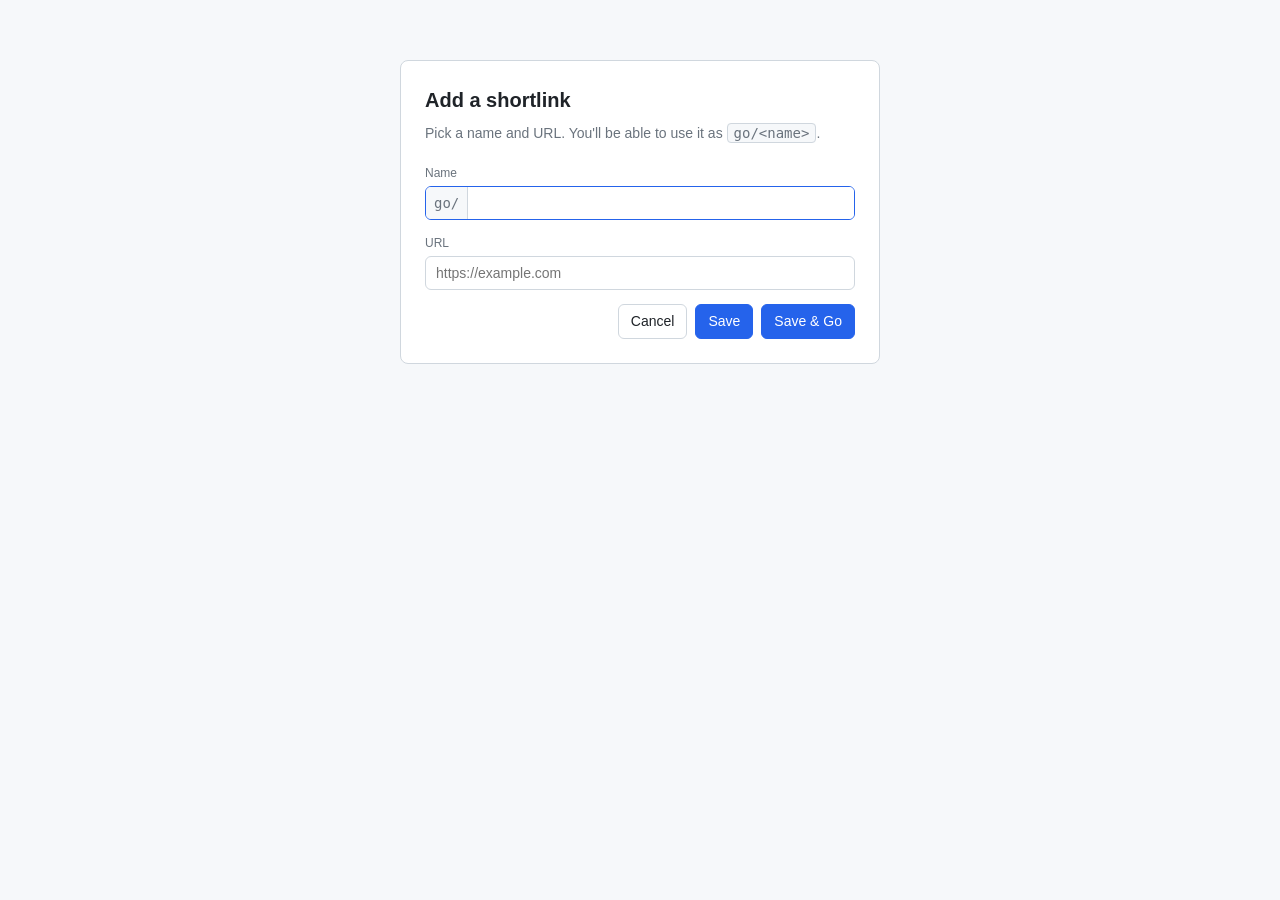
==== add.html @ eab54031 "Initial Go-shorter Chrome extension (v0.1.0) MV3 extension that turns go/<name> into saved URLs. Sup" ====
<!doctype html>
<html lang="en">
  <head>
    <meta charset="utf-8" />
    <title>Go-shorter — Add shortlink</title>
    <link rel="stylesheet" href="manage.css" />
    <style>
      .center {
        max-width: 480px;
        margin: 60px auto;
        padding: 24px;
        background: var(--card);
        border: 1px solid var(--border);
        border-radius: 8px;
      }
      .center h1 {
        margin: 0 0 8px;
        font-size: 20px;
      }
      .center .lede {
        margin: 0 0 20px;
        color: var(--muted);
      }
      .center .lede code {
        font-family: ui-monospace, SFMono-Regular, Menlo, monospace;
        background: var(--bg);
        padding: 1px 6px;
        border-radius: 4px;
        border: 1px solid var(--border);
      }
      .center form {
        display: flex;
        flex-direction: column;
        gap: 14px;
      }
      .center .actions {
        display: flex;
        gap: 8px;
        justify-content: flex-end;
      }
      .center input[type="url"] {
        height: 34px;
        padding: 0 10px;
        border: 1px solid var(--border);
        border-radius: 6px;
        font: inherit;
        outline: none;
      }
      .center input[type="url"]:focus {
        border-color: var(--primary);
      }
    </style>
  </head>
  <body>
    <div class="center">
      <h1 id="title">Add a shortlink</h1>
      <p id="lede" class="lede">Pick a name and URL. You'll be able to use it as <code>go/&lt;name&gt;</code>.</p>

      <form id="form">
        <div class="field">
          <label for="name">Name</label>
          <div class="row">
            <span class="prefix">go/</span>
            <input id="name" type="text" autocomplete="off" required />
          </div>
        </div>
        <div class="field">
          <label for="url">URL</label>
          <input id="url" type="url" placeholder="https://example.com" required />
        </div>
        <p id="error" class="error" hidden></p>
        <div class="actions">
          <button type="button" id="cancel">Cancel</button>
          <button type="submit" class="primary" id="save">Save</button>
          <button type="submit" class="primary" id="save-go" formnovalidate>Save & Go</button>
        </div>
      </form>
    </div>

    <script src="lib/storage.js"></script>
    <script src="add.js"></script>
  </body>
</html>
---- manage.css ----
:root {
  --bg: #f6f8fa;
  --card: #ffffff;
  --fg: #1f2328;
  --muted: #6a737d;
  --border: #d0d7de;
  --primary: #2563eb;
  --primary-fg: #ffffff;
  --danger: #b91c1c;
  --hover: #f6f8fa;
}

* {
  box-sizing: border-box;
}

body {
  margin: 0;
  font: 14px/1.5 -apple-system, BlinkMacSystemFont, "Segoe UI", Roboto, sans-serif;
  background: var(--bg);
  color: var(--fg);
}

main {
  max-width: 880px;
  margin: 0 auto;
  padding: 24px 20px 48px;
}

header h1 {
  margin: 0 0 4px;
  font-size: 24px;
}

header .subtitle {
  margin: 0 0 24px;
  color: var(--muted);
}

header code {
  background: var(--card);
  border: 1px solid var(--border);
  border-radius: 4px;
  padding: 1px 5px;
  font-size: 13px;
}

section {
  background: var(--card);
  border: 1px solid var(--border);
  border-radius: 8px;
  margin-bottom: 20px;
}

section h2 {
  margin: 0;
  padding: 14px 18px;
  font-size: 14px;
  font-weight: 600;
  border-bottom: 1px solid var(--border);
}

#add-form {
  padding: 16px 18px;
  display: grid;
  grid-template-columns: 200px 1fr auto;
  gap: 12px;
  align-items: end;
}

.field {
  display: flex;
  flex-direction: column;
  gap: 4px;
}

.field label {
  font-size: 12px;
  color: var(--muted);
}

.row {
  display: flex;
  align-items: stretch;
  border: 1px solid var(--border);
  border-radius: 6px;
  overflow: hidden;
  background: #fff;
}

.row .prefix {
  padding: 0 8px;
  color: var(--muted);
  background: var(--bg);
  display: flex;
  align-items: center;
  border-right: 1px solid var(--border);
  font-family: ui-monospace, SFMono-Regular, Menlo, monospace;
}

.row input {
  border: 0;
  flex: 1;
  height: 32px;
  padding: 0 8px;
  outline: none;
  font: inherit;
}

#add-form > .field input[type="url"] {
  height: 32px;
  padding: 0 8px;
  border: 1px solid var(--border);
  border-radius: 6px;
  font: inherit;
  outline: none;
  background: #fff;
}

input:focus,
.row:focus-within {
  border-color: var(--primary);
}

button {
  font: inherit;
  padding: 6px 12px;
  border: 1px solid var(--border);
  background: #fff;
  color: var(--fg);
  border-radius: 6px;
  cursor: pointer;
}

button:hover {
  background: var(--hover);
}

button.primary {
  background: var(--primary);
  color: var(--primary-fg);
  border-color: var(--primary);
}

button.primary:hover {
  filter: brightness(1.05);
}

button.icon {
  padding: 4px 8px;
  background: transparent;
  border-color: transparent;
}

button.icon:hover {
  background: var(--hover);
  border-color: var(--border);
}

button.danger {
  color: var(--danger);
}

#add-form .actions {
  display: flex;
  align-items: end;
}

.error {
  grid-column: 1 / -1;
  color: var(--danger);
  margin: 4px 0 0;
}

.toolbar {
  display: flex;
  gap: 8px;
  padding: 12px 18px;
  border-bottom: 1px solid var(--border);
  align-items: center;
}

.toolbar #search {
  flex: 1;
  max-width: 320px;
  height: 32px;
  padding: 0 10px;
  border: 1px solid var(--border);
  border-radius: 6px;
  font: inherit;
  outline: none;
}

.toolbar .spacer {
  flex: 1;
}

table {
  width: 100%;
  border-collapse: collapse;
}

thead th {
  text-align: left;
  font-size: 12px;
  font-weight: 600;
  color: var(--muted);
  padding: 10px 14px;
  border-bottom: 1px solid var(--border);
  cursor: pointer;
  user-select: none;
}

thead th.num,
tbody td.num {
  text-align: right;
}

thead th[data-sort]:hover {
  color: var(--fg);
}

thead th.sorted::after {
  content: " ↑";
}

thead th.sorted.desc::after {
  content: " ↓";
}

tbody td {
  padding: 10px 14px;
  border-bottom: 1px solid var(--hover);
  vertical-align: middle;
}

tbody tr:last-child td {
  border-bottom: 0;
}

tbody .name {
  font-family: ui-monospace, SFMono-Regular, Menlo, monospace;
  font-weight: 600;
  white-space: nowrap;
}

tbody .url a {
  color: var(--primary);
  text-decoration: none;
  word-break: break-all;
}

tbody .url a:hover {
  text-decoration: underline;
}

tbody .meta {
  color: var(--muted);
  white-space: nowrap;
  font-size: 12px;
}

tbody .actions {
  display: flex;
  gap: 4px;
  justify-content: flex-end;
}

tbody tr.editing td {
  background: #fffbe6;
}

tbody tr.editing input {
  width: 100%;
  height: 28px;
  padding: 0 6px;
  border: 1px solid var(--border);
  border-radius: 4px;
  font: inherit;
  outline: none;
}

tbody tr.editing input:focus {
  border-color: var(--primary);
}

.empty {
  text-align: center;
  color: var(--muted);
  padding: 28px 16px;
  margin: 0;
}
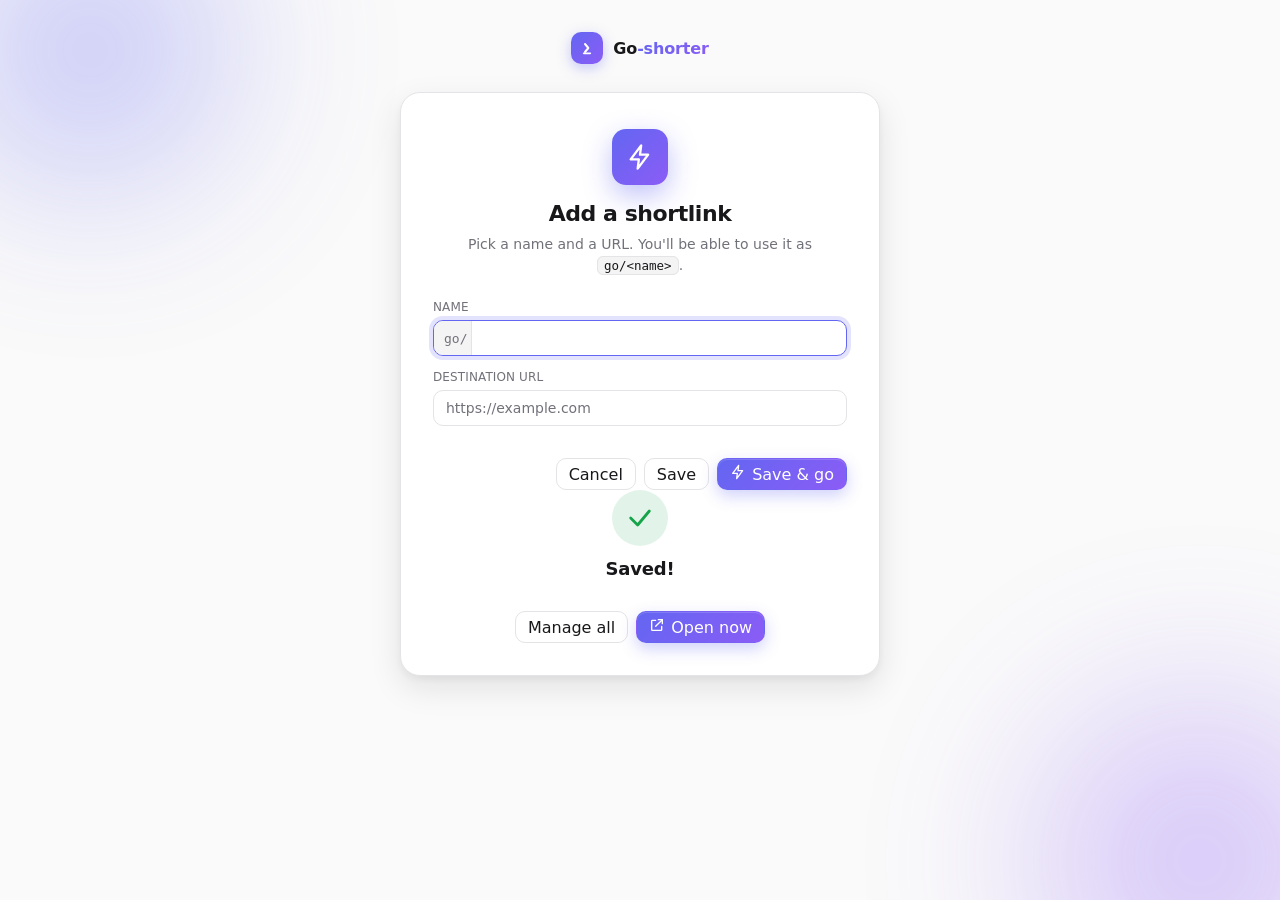
==== commit 163b5e82: "UI overhaul: design system, favicons, dark mode, toasts (v0.2.0) - lib/design.css: color tokens (lig" ====
--- a/add.html
+++ b/add.html
@@ -3,81 +3,64 @@
   <head>
     <meta charset="utf-8" />
     <title>Go-shorter — Add shortlink</title>
-    <link rel="stylesheet" href="manage.css" />
-    <style>
-      .center {
-        max-width: 480px;
-        margin: 60px auto;
-        padding: 24px;
-        background: var(--card);
-        border: 1px solid var(--border);
-        border-radius: 8px;
-      }
-      .center h1 {
-        margin: 0 0 8px;
-        font-size: 20px;
-      }
-      .center .lede {
-        margin: 0 0 20px;
-        color: var(--muted);
-      }
-      .center .lede code {
-        font-family: ui-monospace, SFMono-Regular, Menlo, monospace;
-        background: var(--bg);
-        padding: 1px 6px;
-        border-radius: 4px;
-        border: 1px solid var(--border);
-      }
-      .center form {
-        display: flex;
-        flex-direction: column;
-        gap: 14px;
-      }
-      .center .actions {
-        display: flex;
-        gap: 8px;
-        justify-content: flex-end;
-      }
-      .center input[type="url"] {
-        height: 34px;
-        padding: 0 10px;
-        border: 1px solid var(--border);
-        border-radius: 6px;
-        font: inherit;
-        outline: none;
-      }
-      .center input[type="url"]:focus {
-        border-color: var(--primary);
-      }
-    </style>
+    <link rel="stylesheet" href="lib/design.css" />
+    <link rel="stylesheet" href="add.css" />
   </head>
   <body>
-    <div class="center">
-      <h1 id="title">Add a shortlink</h1>
-      <p id="lede" class="lede">Pick a name and URL. You'll be able to use it as <code>go/&lt;name&gt;</code>.</p>
+    <main class="add-page">
+      <div class="bg-orb orb-a"></div>
+      <div class="bg-orb orb-b"></div>
 
-      <form id="form">
-        <div class="field">
-          <label for="name">Name</label>
-          <div class="row">
-            <span class="prefix">go/</span>
-            <input id="name" type="text" autocomplete="off" required />
+      <div class="brand top-brand">
+        <span class="brand-mark" data-icon="logo"></span>
+        <span class="brand-name">Go<span class="accent">-shorter</span></span>
+      </div>
+
+      <div class="hero-card">
+        <div id="hero-mark" class="hero-mark" data-icon="bolt"></div>
+        <h1 id="title" class="hero-title">Add a shortlink</h1>
+        <p id="lede" class="hero-lede">
+          Pick a name and a URL. You'll be able to use it as <code>go/&lt;name&gt;</code>.
+        </p>
+
+        <form id="form" class="form">
+          <label class="field">
+            Name
+            <span class="input-group">
+              <span class="prefix">go/</span>
+              <input id="name" type="text" autocomplete="off" required />
+            </span>
+          </label>
+          <label class="field">
+            Destination URL
+            <input id="url" class="input" type="url" placeholder="https://example.com" required />
+          </label>
+          <p id="error" class="error" hidden></p>
+          <div class="actions">
+            <button type="button" id="cancel" class="btn">Cancel</button>
+            <button type="submit" id="save" class="btn">Save</button>
+            <button type="submit" id="save-go" class="btn btn-primary">
+              <span data-icon="bolt"></span>Save &amp; go
+            </button>
+          </div>
+        </form>
+
+        <div id="success" class="success-state" hidden>
+          <div class="success-mark" data-icon="check"></div>
+          <h2>Saved!</h2>
+          <p id="success-lede"></p>
+          <div class="actions">
+            <button type="button" id="success-manage" class="btn">Manage all</button>
+            <button type="button" id="success-go" class="btn btn-primary">
+              <span data-icon="external"></span>Open now
+            </button>
           </div>
         </div>
-        <div class="field">
-          <label for="url">URL</label>
-          <input id="url" type="url" placeholder="https://example.com" required />
-        </div>
-        <p id="error" class="error" hidden></p>
-        <div class="actions">
-          <button type="button" id="cancel">Cancel</button>
-          <button type="submit" class="primary" id="save">Save</button>
-          <button type="submit" class="primary" id="save-go" formnovalidate>Save & Go</button>
-        </div>
-      </form>
-    </div>
+      </div>
+    </main>
 
     <script src="lib/storage.js"></script>
+    <script src="lib/ui.js"></script>
     <script src="add.js"></script>
   </body>
 </html>
--- a/lib/design.css
+++ b/lib/design.css
@@ -0,0 +1,556 @@
+/* Go-shorter design system: tokens + base + reusable components.
+   Imported first by every page so component styles cascade on top. */
+
+:root {
+  color-scheme: light dark;
+
+  /* Brand */
+  --brand-1: #6366f1;
+  --brand-2: #8b5cf6;
+  --brand-grad: linear-gradient(135deg, #6366f1 0%, #8b5cf6 100%);
+  --brand-grad-soft: linear-gradient(135deg, rgba(99, 102, 241, 0.12) 0%, rgba(139, 92, 246, 0.12) 100%);
+
+  /* Light surface */
+  --bg: #fafafa;
+  --bg-elevated: #ffffff;
+  --bg-subtle: #f4f4f5;
+  --fg: #18181b;
+  --fg-soft: #3f3f46;
+  --muted: #71717a;
+  --border: #e4e4e7;
+  --border-strong: #d4d4d8;
+
+  /* Semantic */
+  --primary: #6366f1;
+  --primary-fg: #ffffff;
+  --primary-hover: #4f46e5;
+  --danger: #dc2626;
+  --danger-soft: #fef2f2;
+  --success: #16a34a;
+  --warning: #d97706;
+
+  /* Effects */
+  --ring: 0 0 0 4px rgba(99, 102, 241, 0.18);
+  --shadow-sm: 0 1px 2px rgba(15, 15, 20, 0.05), 0 1px 1px rgba(15, 15, 20, 0.03);
+  --shadow-md: 0 4px 12px rgba(15, 15, 20, 0.06), 0 2px 4px rgba(15, 15, 20, 0.04);
+  --shadow-lg: 0 12px 32px rgba(15, 15, 20, 0.10), 0 4px 8px rgba(15, 15, 20, 0.05);
+
+  /* Radius */
+  --r-sm: 6px;
+  --r-md: 10px;
+  --r-lg: 14px;
+  --r-xl: 20px;
+  --r-full: 999px;
+
+  /* Type */
+  --font: "Inter", ui-sans-serif, system-ui, -apple-system, "Segoe UI Variable", "Segoe UI",
+    Roboto, "Helvetica Neue", Arial, sans-serif;
+  --font-mono: ui-monospace, "SF Mono", "JetBrains Mono", "Cascadia Code", "Roboto Mono",
+    Menlo, monospace;
+
+  /* Motion */
+  --ease-out: cubic-bezier(0.16, 1, 0.3, 1);
+  --t-fast: 120ms;
+  --t-base: 180ms;
+}
+
+@media (prefers-color-scheme: dark) {
+  :root {
+    --bg: #0b0b0f;
+    --bg-elevated: #15151c;
+    --bg-subtle: #1c1c25;
+    --fg: #fafafa;
+    --fg-soft: #d4d4d8;
+    --muted: #a1a1aa;
+    --border: #27272f;
+    --border-strong: #3f3f46;
+
+    --danger-soft: #2a1416;
+
+    --ring: 0 0 0 4px rgba(139, 92, 246, 0.28);
+    --shadow-sm: 0 1px 2px rgba(0, 0, 0, 0.4);
+    --shadow-md: 0 6px 18px rgba(0, 0, 0, 0.45), 0 2px 6px rgba(0, 0, 0, 0.35);
+    --shadow-lg: 0 18px 48px rgba(0, 0, 0, 0.55), 0 6px 16px rgba(0, 0, 0, 0.4);
+  }
+}
+
+* {
+  box-sizing: border-box;
+}
+
+html,
+body {
+  margin: 0;
+  padding: 0;
+  font-family: var(--font);
+  -webkit-font-smoothing: antialiased;
+  -moz-osx-font-smoothing: grayscale;
+  font-feature-settings: "cv11", "ss01", "ss03";
+  color: var(--fg);
+  background: var(--bg);
+}
+
+a {
+  color: var(--primary);
+  text-decoration: none;
+}
+a:hover {
+  text-decoration: underline;
+}
+
+::selection {
+  background: rgba(99, 102, 241, 0.25);
+}
+
+/* Brand mark — gradient logo block */
+.brand {
+  display: inline-flex;
+  align-items: center;
+  gap: 10px;
+}
+.brand-mark {
+  width: 28px;
+  height: 28px;
+  border-radius: 8px;
+  background: var(--brand-grad);
+  display: grid;
+  place-items: center;
+  box-shadow: 0 4px 14px rgba(99, 102, 241, 0.35);
+  flex-shrink: 0;
+}
+.brand-mark svg {
+  width: 16px;
+  height: 16px;
+  color: white;
+}
+.brand-name {
+  font-weight: 700;
+  letter-spacing: -0.01em;
+  font-size: 15px;
+  color: var(--fg);
+}
+.brand-name .accent {
+  background: var(--brand-grad);
+  -webkit-background-clip: text;
+  background-clip: text;
+  color: transparent;
+}
+
+/* Buttons */
+.btn {
+  font: inherit;
+  font-weight: 500;
+  display: inline-flex;
+  align-items: center;
+  justify-content: center;
+  gap: 6px;
+  height: 32px;
+  padding: 0 12px;
+  border: 1px solid var(--border);
+  background: var(--bg-elevated);
+  color: var(--fg);
+  border-radius: var(--r-md);
+  cursor: pointer;
+  transition: background var(--t-fast) var(--ease-out),
+    border-color var(--t-fast) var(--ease-out),
+    transform var(--t-fast) var(--ease-out),
+    box-shadow var(--t-fast) var(--ease-out);
+  white-space: nowrap;
+  user-select: none;
+}
+.btn:hover {
+  background: var(--bg-subtle);
+  border-color: var(--border-strong);
+}
+.btn:active {
+  transform: translateY(1px);
+}
+.btn:focus-visible {
+  outline: none;
+  box-shadow: var(--ring);
+  border-color: var(--primary);
+}
+
+.btn-primary {
+  background: var(--brand-grad);
+  color: var(--primary-fg);
+  border-color: transparent;
+  box-shadow: 0 1px 0 rgba(255, 255, 255, 0.15) inset, 0 6px 16px rgba(99, 102, 241, 0.3);
+}
+.btn-primary:hover {
+  filter: brightness(1.05);
+  background: var(--brand-grad);
+  border-color: transparent;
+}
+
+.btn-ghost {
+  background: transparent;
+  border-color: transparent;
+}
+.btn-ghost:hover {
+  background: var(--bg-subtle);
+  border-color: transparent;
+}
+
+.btn-danger {
+  color: var(--danger);
+}
+.btn-danger:hover {
+  background: var(--danger-soft);
+  border-color: var(--danger);
+}
+
+.btn-icon {
+  width: 32px;
+  height: 32px;
+  padding: 0;
+  border-color: transparent;
+  background: transparent;
+}
+.btn-icon:hover {
+  background: var(--bg-subtle);
+}
+
+.btn svg,
+.icon {
+  width: 16px;
+  height: 16px;
+  flex-shrink: 0;
+}
+
+/* Inputs */
+.input,
+input[type="text"].input,
+input[type="url"].input,
+input[type="search"].input {
+  font: inherit;
+  width: 100%;
+  height: 36px;
+  padding: 0 12px;
+  background: var(--bg-elevated);
+  border: 1px solid var(--border);
+  border-radius: var(--r-md);
+  color: var(--fg);
+  transition: border-color var(--t-fast) var(--ease-out),
+    box-shadow var(--t-fast) var(--ease-out);
+  outline: none;
+}
+.input::placeholder {
+  color: var(--muted);
+}
+.input:focus,
+.input:focus-within {
+  border-color: var(--primary);
+  box-shadow: var(--ring);
+}
+
+.input-group {
+  display: flex;
+  align-items: stretch;
+  background: var(--bg-elevated);
+  border: 1px solid var(--border);
+  border-radius: var(--r-md);
+  overflow: hidden;
+  transition: border-color var(--t-fast) var(--ease-out),
+    box-shadow var(--t-fast) var(--ease-out);
+}
+.input-group:focus-within {
+  border-color: var(--primary);
+  box-shadow: var(--ring);
+}
+.input-group .prefix {
+  display: flex;
+  align-items: center;
+  padding: 0 4px 0 10px;
+  color: var(--muted);
+  font-family: var(--font-mono);
+  font-size: 13px;
+  background: var(--bg-subtle);
+  border-right: 1px solid var(--border);
+}
+.input-group input {
+  border: 0;
+  flex: 1;
+  height: 34px;
+  padding: 0 10px;
+  background: transparent;
+  color: var(--fg);
+  font: inherit;
+  outline: none;
+}
+
+.search {
+  position: relative;
+}
+.search svg.search-icon {
+  position: absolute;
+  left: 10px;
+  top: 50%;
+  transform: translateY(-50%);
+  color: var(--muted);
+  pointer-events: none;
+  width: 16px;
+  height: 16px;
+}
+.search input {
+  padding-left: 34px;
+}
+
+label.field {
+  display: flex;
+  flex-direction: column;
+  gap: 6px;
+  font-size: 12px;
+  color: var(--muted);
+  font-weight: 500;
+  letter-spacing: 0.01em;
+  text-transform: uppercase;
+}
+label.field > .input,
+label.field > .input-group {
+  text-transform: none;
+  font-size: 14px;
+  color: var(--fg);
+  font-weight: 400;
+  letter-spacing: 0;
+}
+
+.error {
+  margin: 0;
+  color: var(--danger);
+  font-size: 13px;
+  display: flex;
+  align-items: center;
+  gap: 6px;
+}
+
+/* Card */
+.card {
+  background: var(--bg-elevated);
+  border: 1px solid var(--border);
+  border-radius: var(--r-lg);
+  box-shadow: var(--shadow-sm);
+}
+.card-header {
+  padding: 14px 18px;
+  border-bottom: 1px solid var(--border);
+  display: flex;
+  align-items: center;
+  justify-content: space-between;
+  gap: 12px;
+}
+.card-title {
+  margin: 0;
+  font-size: 13px;
+  font-weight: 600;
+  color: var(--fg);
+  letter-spacing: -0.005em;
+}
+
+/* Pill / chip */
+.pill {
+  display: inline-flex;
+  align-items: center;
+  gap: 4px;
+  padding: 2px 8px;
+  border-radius: var(--r-full);
+  background: var(--bg-subtle);
+  border: 1px solid var(--border);
+  color: var(--muted);
+  font-size: 11px;
+  font-weight: 500;
+}
+
+/* Favicon avatar */
+.favicon {
+  width: 28px;
+  height: 28px;
+  border-radius: 8px;
+  background: var(--brand-grad-soft);
+  display: grid;
+  place-items: center;
+  flex-shrink: 0;
+  overflow: hidden;
+  position: relative;
+  border: 1px solid var(--border);
+}
+.favicon img {
+  width: 18px;
+  height: 18px;
+  display: block;
+}
+.favicon .fallback {
+  font-family: var(--font);
+  font-size: 12px;
+  font-weight: 700;
+  color: var(--brand-1);
+  letter-spacing: -0.02em;
+}
+
+/* Toasts */
+.toast-host {
+  position: fixed;
+  bottom: 16px;
+  left: 50%;
+  transform: translateX(-50%);
+  display: flex;
+  flex-direction: column;
+  gap: 8px;
+  z-index: 9999;
+  pointer-events: none;
+}
+.toast {
+  pointer-events: auto;
+  background: var(--fg);
+  color: var(--bg-elevated);
+  padding: 10px 14px;
+  border-radius: var(--r-full);
+  font-size: 13px;
+  font-weight: 500;
+  box-shadow: var(--shadow-lg);
+  display: flex;
+  align-items: center;
+  gap: 8px;
+  animation: toast-in var(--t-base) var(--ease-out);
+  max-width: 360px;
+}
+.toast.error {
+  background: var(--danger);
+  color: white;
+}
+@keyframes toast-in {
+  from {
+    opacity: 0;
+    transform: translateY(8px);
+  }
+  to {
+    opacity: 1;
+    transform: translateY(0);
+  }
+}
+
+/* Modal */
+.modal-backdrop {
+  position: fixed;
+  inset: 0;
+  background: rgba(15, 15, 20, 0.55);
+  backdrop-filter: blur(4px);
+  display: grid;
+  place-items: center;
+  z-index: 9000;
+  padding: 24px;
+  animation: backdrop-in var(--t-base) var(--ease-out);
+}
+@keyframes backdrop-in {
+  from {
+    opacity: 0;
+  }
+  to {
+    opacity: 1;
+  }
+}
+.modal {
+  background: var(--bg-elevated);
+  border: 1px solid var(--border);
+  border-radius: var(--r-lg);
+  box-shadow: var(--shadow-lg);
+  width: 100%;
+  max-width: 460px;
+  animation: modal-in var(--t-base) var(--ease-out);
+}
+@keyframes modal-in {
+  from {
+    opacity: 0;
+    transform: translateY(12px) scale(0.98);
+  }
+  to {
+    opacity: 1;
+    transform: translateY(0) scale(1);
+  }
+}
+.modal h2 {
+  margin: 0;
+  padding: 18px 22px;
+  font-size: 15px;
+  font-weight: 600;
+  border-bottom: 1px solid var(--border);
+}
+.modal .modal-body {
+  padding: 18px 22px;
+  display: flex;
+  flex-direction: column;
+  gap: 14px;
+}
+.modal .modal-actions {
+  padding: 14px 22px 18px;
+  display: flex;
+  justify-content: flex-end;
+  gap: 8px;
+}
+
+/* Empty state */
+.empty-state {
+  text-align: center;
+  padding: 36px 16px;
+  color: var(--muted);
+}
+.empty-state .empty-mark {
+  width: 56px;
+  height: 56px;
+  margin: 0 auto 12px;
+  border-radius: var(--r-lg);
+  background: var(--brand-grad-soft);
+  display: grid;
+  place-items: center;
+  color: var(--brand-1);
+}
+.empty-state h3 {
+  margin: 0 0 4px;
+  color: var(--fg);
+  font-size: 14px;
+  font-weight: 600;
+}
+.empty-state p {
+  margin: 0;
+  font-size: 13px;
+}
+
+/* Scrollbar */
+::-webkit-scrollbar {
+  width: 10px;
+  height: 10px;
+}
+::-webkit-scrollbar-track {
+  background: transparent;
+}
+::-webkit-scrollbar-thumb {
+  background: var(--border-strong);
+  border-radius: var(--r-full);
+  border: 2px solid var(--bg);
+}
+::-webkit-scrollbar-thumb:hover {
+  background: var(--muted);
+}
+
+/* Reduced motion */
+@media (prefers-reduced-motion: reduce) {
+  *,
+  *::before,
+  *::after {
+    animation-duration: 0.001ms !important;
+    transition-duration: 0.001ms !important;
+  }
+}
+
+/* Visually-hidden helper for a11y */
+.sr-only {
+  position: absolute;
+  width: 1px;
+  height: 1px;
+  padding: 0;
+  margin: -1px;
+  overflow: hidden;
+  clip: rect(0, 0, 0, 0);
+  white-space: nowrap;
+  border: 0;
+}
--- a/add.css
+++ b/add.css
@@ -0,0 +1,178 @@
+.add-page {
+  min-height: 100vh;
+  display: flex;
+  flex-direction: column;
+  align-items: center;
+  padding: 32px 20px 64px;
+  position: relative;
+  overflow: hidden;
+}
+
+.bg-orb {
+  position: fixed;
+  border-radius: 50%;
+  filter: blur(80px);
+  opacity: 0.45;
+  pointer-events: none;
+  z-index: 0;
+}
+.orb-a {
+  top: -160px;
+  left: -120px;
+  width: 420px;
+  height: 420px;
+  background: radial-gradient(circle, #6366f1 0%, transparent 70%);
+}
+.orb-b {
+  bottom: -200px;
+  right: -160px;
+  width: 480px;
+  height: 480px;
+  background: radial-gradient(circle, #8b5cf6 0%, transparent 70%);
+}
+@media (prefers-color-scheme: dark) {
+  .bg-orb {
+    opacity: 0.3;
+  }
+}
+
+.top-brand {
+  position: relative;
+  z-index: 1;
+  margin-bottom: 28px;
+}
+.top-brand .brand-mark {
+  width: 32px;
+  height: 32px;
+  border-radius: 10px;
+}
+.top-brand .brand-name {
+  font-size: 16px;
+}
+
+.hero-card {
+  position: relative;
+  z-index: 1;
+  width: 100%;
+  max-width: 480px;
+  padding: 36px 32px 32px;
+  background: var(--bg-elevated);
+  border: 1px solid var(--border);
+  border-radius: var(--r-xl);
+  box-shadow: var(--shadow-lg);
+  text-align: center;
+  animation: card-rise 320ms var(--ease-out);
+}
+@keyframes card-rise {
+  from {
+    opacity: 0;
+    transform: translateY(12px);
+  }
+  to {
+    opacity: 1;
+    transform: translateY(0);
+  }
+}
+
+.hero-mark {
+  width: 56px;
+  height: 56px;
+  margin: 0 auto 16px;
+  border-radius: var(--r-lg);
+  background: var(--brand-grad);
+  display: grid;
+  place-items: center;
+  color: white;
+  box-shadow: 0 10px 28px rgba(99, 102, 241, 0.4);
+}
+.hero-mark svg {
+  width: 28px;
+  height: 28px;
+}
+
+.hero-title {
+  margin: 0 0 8px;
+  font-size: 22px;
+  font-weight: 700;
+  letter-spacing: -0.02em;
+  color: var(--fg);
+}
+.hero-lede {
+  margin: 0 0 24px;
+  color: var(--muted);
+  font-size: 14px;
+  line-height: 1.5;
+}
+.hero-lede code {
+  background: var(--bg-subtle);
+  border: 1px solid var(--border);
+  border-radius: var(--r-sm);
+  padding: 1px 6px;
+  font-size: 12.5px;
+  font-family: var(--font-mono);
+  color: var(--fg);
+}
+.hero-lede a {
+  color: var(--primary);
+  font-weight: 500;
+}
+
+.form {
+  display: flex;
+  flex-direction: column;
+  gap: 14px;
+  text-align: left;
+}
+.form .actions {
+  display: flex;
+  gap: 8px;
+  justify-content: flex-end;
+  margin-top: 4px;
+}
+
+.success-state {
+  display: flex;
+  flex-direction: column;
+  align-items: center;
+  gap: 8px;
+  animation: card-rise 320ms var(--ease-out);
+}
+.success-state .success-mark {
+  width: 56px;
+  height: 56px;
+  border-radius: 50%;
+  background: rgba(22, 163, 74, 0.12);
+  color: var(--success);
+  display: grid;
+  place-items: center;
+  margin-bottom: 4px;
+}
+.success-state .success-mark svg {
+  width: 28px;
+  height: 28px;
+}
+.success-state h2 {
+  margin: 0;
+  font-size: 18px;
+  font-weight: 700;
+  letter-spacing: -0.01em;
+}
+.success-state p {
+  margin: 0 0 12px;
+  color: var(--muted);
+  font-size: 14px;
+}
+.success-state .actions {
+  display: flex;
+  gap: 8px;
+  margin-top: 4px;
+}
+.success-state code {
+  background: var(--bg-subtle);
+  border: 1px solid var(--border);
+  border-radius: var(--r-sm);
+  padding: 1px 6px;
+  font-family: var(--font-mono);
+  font-size: 12.5px;
+  color: var(--fg);
+}
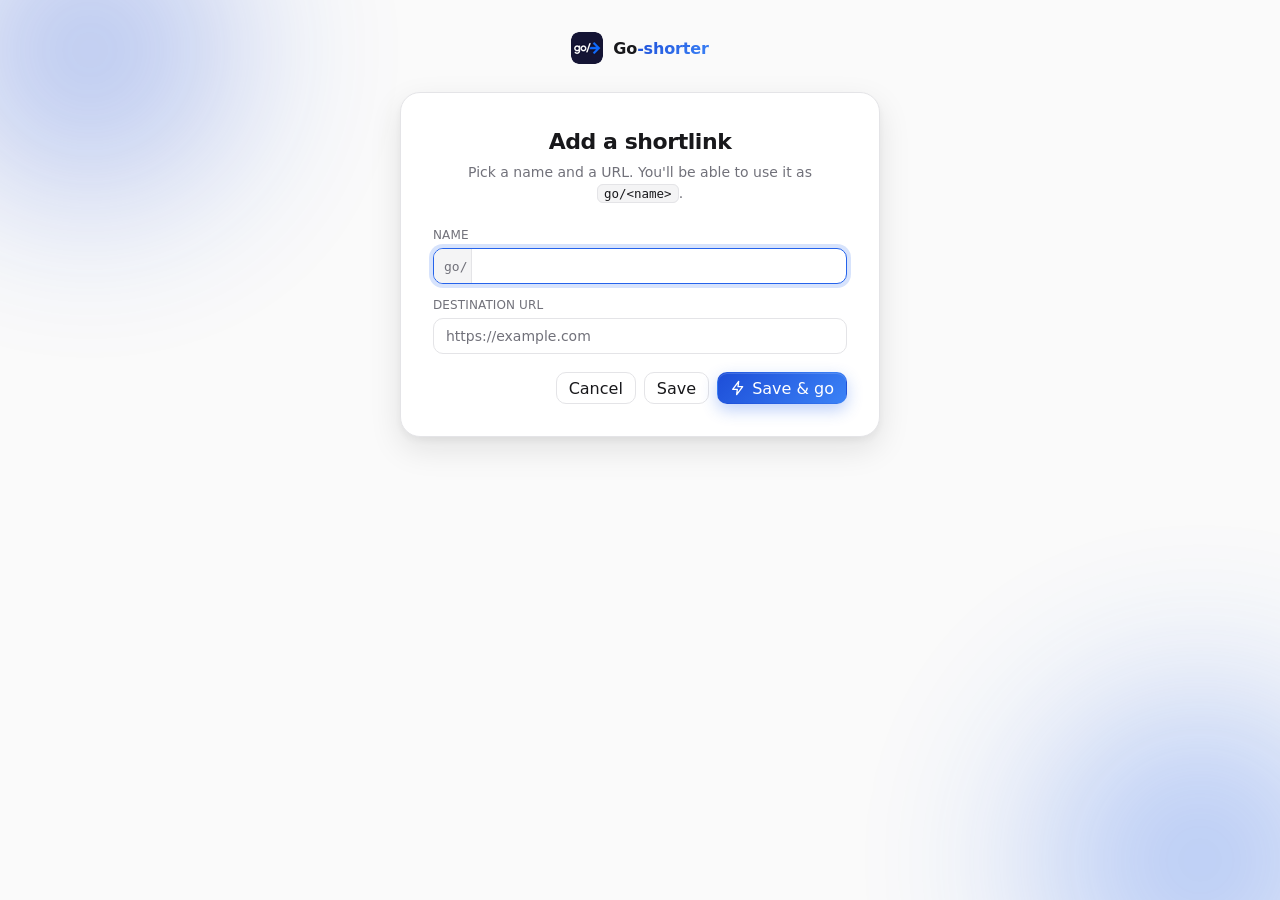
==== commit a0c605cf: "v1.0.0: production polish for Chrome Web Store - Replace all icons with new go/→ logo (16, 32, 48, 1" ====
--- a/add.html
+++ b/add.html
@@ -12,12 +12,12 @@
       <div class="bg-orb orb-b"></div>
 
       <div class="brand top-brand">
-        <span class="brand-mark" data-icon="logo"></span>
+        <img class="brand-mark" src="icons/icon-32.png" alt="" />
         <span class="brand-name">Go<span class="accent">-shorter</span></span>
       </div>
 
       <div class="hero-card">
-        <div id="hero-mark" class="hero-mark" data-icon="bolt"></div>
+        <div id="hero-mark" class="hero-mark"></div>
         <h1 id="title" class="hero-title">Add a shortlink</h1>
         <p id="lede" class="hero-lede">
           Pick a name and a URL. You'll be able to use it as <code>go/&lt;name&gt;</code>.
--- a/lib/design.css
+++ b/lib/design.css
@@ -5,10 +5,10 @@
   color-scheme: light dark;
 
   /* Brand */
-  --brand-1: #6366f1;
-  --brand-2: #8b5cf6;
-  --brand-grad: linear-gradient(135deg, #6366f1 0%, #8b5cf6 100%);
-  --brand-grad-soft: linear-gradient(135deg, rgba(99, 102, 241, 0.12) 0%, rgba(139, 92, 246, 0.12) 100%);
+  --brand-1: #2563eb;
+  --brand-2: #3b82f6;
+  --brand-grad: linear-gradient(135deg, #1d4ed8 0%, #3b82f6 100%);
+  --brand-grad-soft: linear-gradient(135deg, rgba(37, 99, 235, 0.12) 0%, rgba(59, 130, 246, 0.12) 100%);
 
   /* Light surface */
   --bg: #fafafa;
@@ -21,16 +21,16 @@
   --border-strong: #d4d4d8;
 
   /* Semantic */
-  --primary: #6366f1;
+  --primary: #2563eb;
   --primary-fg: #ffffff;
-  --primary-hover: #4f46e5;
+  --primary-hover: #1d4ed8;
   --danger: #dc2626;
   --danger-soft: #fef2f2;
   --success: #16a34a;
   --warning: #d97706;
 
   /* Effects */
-  --ring: 0 0 0 4px rgba(99, 102, 241, 0.18);
+  --ring: 0 0 0 4px rgba(37, 99, 235, 0.18);
   --shadow-sm: 0 1px 2px rgba(15, 15, 20, 0.05), 0 1px 1px rgba(15, 15, 20, 0.03);
   --shadow-md: 0 4px 12px rgba(15, 15, 20, 0.06), 0 2px 4px rgba(15, 15, 20, 0.04);
   --shadow-lg: 0 12px 32px rgba(15, 15, 20, 0.10), 0 4px 8px rgba(15, 15, 20, 0.05);
@@ -67,7 +67,7 @@
 
     --danger-soft: #2a1416;
 
-    --ring: 0 0 0 4px rgba(139, 92, 246, 0.28);
+    --ring: 0 0 0 4px rgba(59, 130, 246, 0.28);
     --shadow-sm: 0 1px 2px rgba(0, 0, 0, 0.4);
     --shadow-md: 0 6px 18px rgba(0, 0, 0, 0.45), 0 2px 6px rgba(0, 0, 0, 0.35);
     --shadow-lg: 0 18px 48px rgba(0, 0, 0, 0.55), 0 6px 16px rgba(0, 0, 0, 0.4);
@@ -76,6 +76,12 @@
 
 * {
   box-sizing: border-box;
+}
+
+/* Always honor the [hidden] attribute, even on elements that set
+   display: flex/grid/block in CSS (otherwise those rules win). */
+[hidden] {
+  display: none !important;
 }
 
 html,
@@ -99,7 +105,7 @@
 }
 
 ::selection {
-  background: rgba(99, 102, 241, 0.25);
+  background: rgba(37, 99, 235, 0.25);
 }
 
 /* Brand mark — gradient logo block */
@@ -112,16 +118,9 @@
   width: 28px;
   height: 28px;
   border-radius: 8px;
-  background: var(--brand-grad);
-  display: grid;
-  place-items: center;
-  box-shadow: 0 4px 14px rgba(99, 102, 241, 0.35);
   flex-shrink: 0;
-}
-.brand-mark svg {
-  width: 16px;
-  height: 16px;
-  color: white;
+  display: block;
+  object-fit: contain;
 }
 .brand-name {
   font-weight: 700;
@@ -175,7 +174,7 @@
   background: var(--brand-grad);
   color: var(--primary-fg);
   border-color: transparent;
-  box-shadow: 0 1px 0 rgba(255, 255, 255, 0.15) inset, 0 6px 16px rgba(99, 102, 241, 0.3);
+  box-shadow: 0 1px 0 rgba(255, 255, 255, 0.15) inset, 0 6px 16px rgba(37, 99, 235, 0.3);
 }
 .btn-primary:hover {
   filter: brightness(1.05);
@@ -282,7 +281,7 @@
 .search {
   position: relative;
 }
-.search svg.search-icon {
+.search .search-icon {
   position: absolute;
   left: 10px;
   top: 50%;
@@ -291,9 +290,28 @@
   pointer-events: none;
   width: 16px;
   height: 16px;
+  display: inline-flex;
+  align-items: center;
+  justify-content: center;
 }
 .search input {
   padding-left: 34px;
+}
+
+/* Safety net: any [data-icon] container holds a single SVG that
+   should not exceed the container. Specific contexts (brand-mark,
+   hero-mark, success-mark, empty-mark) override the SVG size below. */
+[data-icon] {
+  display: inline-flex;
+  align-items: center;
+  justify-content: center;
+  flex-shrink: 0;
+  line-height: 0;
+}
+[data-icon] > svg {
+  display: block;
+  max-width: 100%;
+  max-height: 100%;
 }
 
 label.field {
@@ -383,7 +401,7 @@
   font-family: var(--font);
   font-size: 12px;
   font-weight: 700;
-  color: var(--brand-1);
+  color: var(--brand-2);
   letter-spacing: -0.02em;
 }
 
@@ -504,6 +522,10 @@
   place-items: center;
   color: var(--brand-1);
 }
+.empty-state .empty-mark svg {
+  width: 26px;
+  height: 26px;
+}
 .empty-state h3 {
   margin: 0 0 4px;
   color: var(--fg);
--- a/add.css
+++ b/add.css
@@ -21,14 +21,14 @@
   left: -120px;
   width: 420px;
   height: 420px;
-  background: radial-gradient(circle, #6366f1 0%, transparent 70%);
+  background: radial-gradient(circle, #1d4ed8 0%, transparent 70%);
 }
 .orb-b {
   bottom: -200px;
   right: -160px;
   width: 480px;
   height: 480px;
-  background: radial-gradient(circle, #8b5cf6 0%, transparent 70%);
+  background: radial-gradient(circle, #2563eb 0%, transparent 70%);
 }
 @media (prefers-color-scheme: dark) {
   .bg-orb {
@@ -44,7 +44,6 @@
 .top-brand .brand-mark {
   width: 32px;
   height: 32px;
-  border-radius: 10px;
 }
 .top-brand .brand-name {
   font-size: 16px;
@@ -77,13 +76,16 @@
 .hero-mark {
   width: 56px;
   height: 56px;
-  margin: 0 auto 16px;
+  margin: 0 auto;
   border-radius: var(--r-lg);
   background: var(--brand-grad);
   display: grid;
   place-items: center;
   color: white;
-  box-shadow: 0 10px 28px rgba(99, 102, 241, 0.4);
+  box-shadow: 0 10px 28px rgba(37, 99, 235, 0.4);
+}
+.hero-mark:empty {
+  display: none;
 }
 .hero-mark svg {
   width: 28px;
